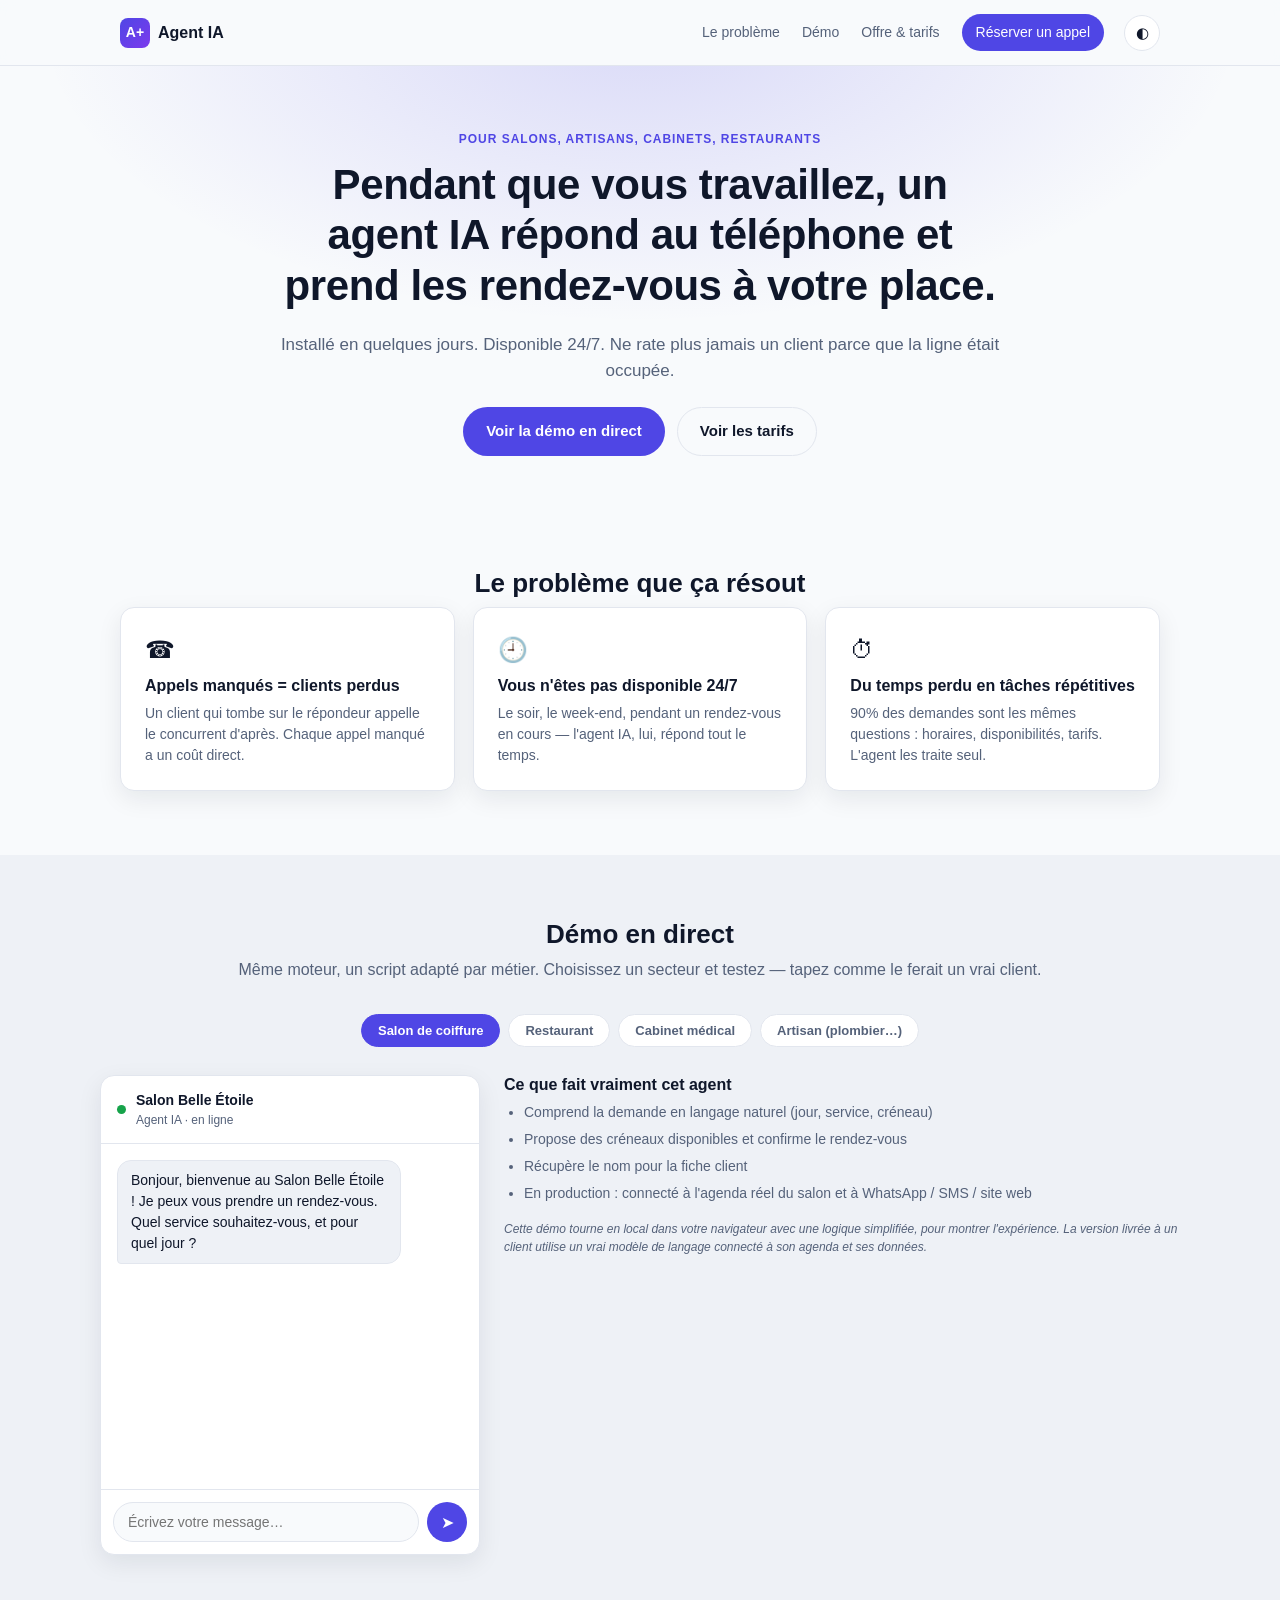
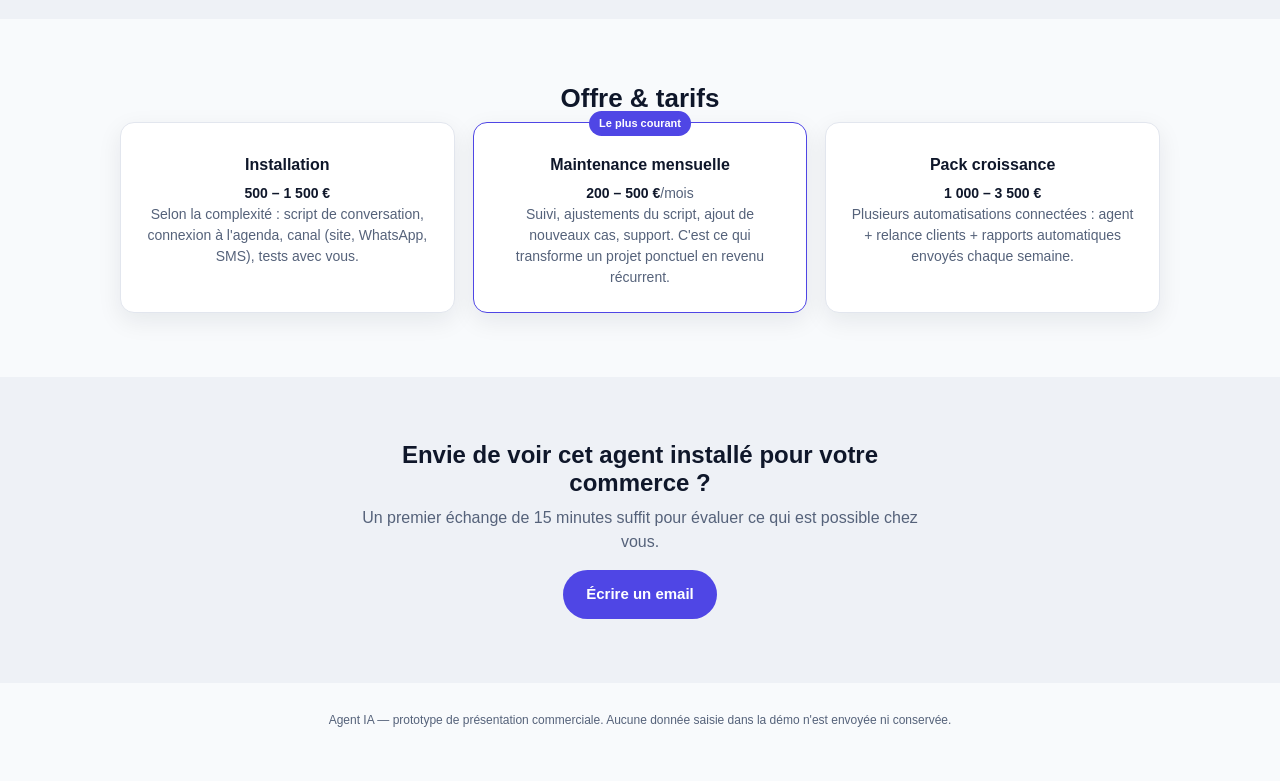
==== index.html @ f1e6748d "Site initial : présentation de l'offre agent IA et démo multi-secteurs Co-Authored-By: Claude Sonnet" ====
<!DOCTYPE html>
<html lang="fr">
<head>
<meta charset="UTF-8">
<meta name="viewport" content="width=device-width, initial-scale=1, viewport-fit=cover">
<title>Agent IA — Prise de RDV automatique pour commerces locaux</title>
<meta name="description" content="Un agent IA qui répond à vos clients 24/7, prend les rendez-vous et qualifie les demandes à votre place. Installation en quelques jours.">
<meta name="theme-color" content="#0f172a">
<link rel="icon" href="data:,">
<link rel="stylesheet" href="css/styles.css">
</head>
<body>

<header class="topbar">
  <div class="topbar-inner">
    <a href="#" class="brand">
      <span class="brand-mark">A+</span>
      <span class="brand-name">Agent&nbsp;IA</span>
    </a>
    <nav class="topnav" aria-label="Navigation principale">
      <a href="#probleme">Le problème</a>
      <a href="#demo">Démo</a>
      <a href="#offre">Offre &amp; tarifs</a>
      <a href="#contact" class="nav-cta">Réserver un appel</a>
    </nav>
    <button class="icon-btn theme-toggle" id="themeToggle" aria-label="Changer de thème">◐</button>
  </div>
</header>

<main>

  <section class="hero">
    <div class="hero-inner">
      <p class="eyebrow">Pour salons, artisans, cabinets, restaurants</p>
      <h1>Pendant que vous travaillez, un agent IA répond au téléphone et prend les rendez-vous à votre place.</h1>
      <p class="lede">Installé en quelques jours. Disponible 24/7. Ne rate plus jamais un client parce que la ligne était occupée.</p>
      <div class="hero-actions">
        <a href="#demo" class="btn btn-primary">Voir la démo en direct</a>
        <a href="#offre" class="btn btn-ghost">Voir les tarifs</a>
      </div>
    </div>
  </section>

  <section class="section" id="probleme">
    <h2>Le problème que ça résout</h2>
    <div class="grid-3">
      <div class="card">
        <span class="card-icon">☎</span>
        <h3>Appels manqués = clients perdus</h3>
        <p>Un client qui tombe sur le répondeur appelle le concurrent d'après. Chaque appel manqué a un coût direct.</p>
      </div>
      <div class="card">
        <span class="card-icon">🕘</span>
        <h3>Vous n'êtes pas disponible 24/7</h3>
        <p>Le soir, le week-end, pendant un rendez-vous en cours — l'agent IA, lui, répond tout le temps.</p>
      </div>
      <div class="card">
        <span class="card-icon">⏱</span>
        <h3>Du temps perdu en tâches répétitives</h3>
        <p>90% des demandes sont les mêmes questions : horaires, disponibilités, tarifs. L'agent les traite seul.</p>
      </div>
    </div>
  </section>

  <section class="section section-alt" id="demo">
    <h2>Démo en direct</h2>
    <p class="section-lede">Même moteur, un script adapté par métier. Choisissez un secteur et testez — tapez comme le ferait un vrai client.</p>

    <div class="niche-tabs" id="nicheTabs" role="tablist" aria-label="Choisir un secteur">
      <button class="niche-tab is-active" data-niche="salon" type="button">Salon de coiffure</button>
      <button class="niche-tab" data-niche="restaurant" type="button">Restaurant</button>
      <button class="niche-tab" data-niche="cabinet" type="button">Cabinet médical</button>
      <button class="niche-tab" data-niche="artisan" type="button">Artisan (plombier…)</button>
    </div>

    <div class="demo-wrap">
      <div class="chat-window" id="chatWindow">
        <div class="chat-header">
          <span class="chat-dot"></span>
          <div>
            <strong id="chatBizName">Salon Belle Étoile</strong>
            <span class="chat-sub">Agent IA · en ligne</span>
          </div>
        </div>
        <div class="chat-body" id="chatBody"></div>
        <form class="chat-input" id="chatForm">
          <input type="text" id="chatInput" placeholder="Écrivez votre message…" autocomplete="off">
          <button type="submit" aria-label="Envoyer">➤</button>
        </form>
      </div>
      <div class="demo-notes">
        <h3>Ce que fait vraiment cet agent</h3>
        <ul id="demoNotesList">
          <li>Comprend la demande en langage naturel (jour, service, créneau)</li>
          <li>Propose des créneaux disponibles et confirme le rendez-vous</li>
          <li>Récupère nom et téléphone pour la fiche client</li>
          <li>En production : connecté à votre agenda réel (Google Calendar, Calendly, logiciel métier) et à WhatsApp / SMS / site web</li>
        </ul>
        <p class="demo-disclaimer">Cette démo tourne en local dans votre navigateur avec une logique simplifiée, pour montrer l'expérience. La version livrée à un client utilise un vrai modèle de langage connecté à son agenda et ses données.</p>
      </div>
    </div>
  </section>

  <section class="section" id="offre">
    <h2>Offre &amp; tarifs</h2>
    <div class="grid-3">
      <div class="card price-card">
        <h3>Installation</h3>
        <p class="price">500 – 1 500 €</p>
        <p>Selon la complexité : script de conversation, connexion à l'agenda, canal (site, WhatsApp, SMS), tests avec vous.</p>
      </div>
      <div class="card price-card featured">
        <span class="badge">Le plus courant</span>
        <h3>Maintenance mensuelle</h3>
        <p class="price">200 – 500 €<span>/mois</span></p>
        <p>Suivi, ajustements du script, ajout de nouveaux cas, support. C'est ce qui transforme un projet ponctuel en revenu récurrent.</p>
      </div>
      <div class="card price-card">
        <h3>Pack croissance</h3>
        <p class="price">1 000 – 3 500 €</p>
        <p>Plusieurs automatisations connectées : agent + relance clients + rapports automatiques envoyés chaque semaine.</p>
      </div>
    </div>
  </section>

  <section class="section section-alt" id="contact">
    <div class="cta-block">
      <h2>Envie de voir cet agent installé pour votre commerce ?</h2>
      <p>Un premier échange de 15 minutes suffit pour évaluer ce qui est possible chez vous.</p>
      <a href="mailto:assale_assale@yahoo.fr?subject=Agent%20IA%20pour%20mon%20commerce" class="btn btn-primary">Écrire un email</a>
    </div>
  </section>

</main>

<footer class="footer">
  <p>Agent IA — prototype de présentation commerciale. Aucune donnée saisie dans la démo n'est envoyée ni conservée.</p>
</footer>

<script src="js/app.js"></script>
</body>
</html>
---- css/styles.css ----
:root {
  --bg: #f8fafc;
  --bg-alt: #eef1f6;
  --surface: #ffffff;
  --text: #0f172a;
  --text-muted: #55627a;
  --border: #e2e6ee;
  --accent: #4f46e5;
  --accent-2: #7c3aed;
  --accent-contrast: #ffffff;
  --success: #16a34a;
  --radius: 14px;
  --shadow: 0 8px 24px rgba(15, 23, 42, 0.08);
  color-scheme: light;
}

:root[data-theme="dark"] {
  --bg: #0b1020;
  --bg-alt: #10162a;
  --surface: #131a30;
  --text: #f1f5f9;
  --text-muted: #97a2bd;
  --border: #232c47;
  --accent: #818cf8;
  --accent-2: #a78bfa;
  --accent-contrast: #0b1020;
  --shadow: 0 8px 28px rgba(0, 0, 0, 0.35);
  color-scheme: dark;
}

@media (prefers-color-scheme: dark) {
  :root:not([data-theme="light"]) {
    --bg: #0b1020;
    --bg-alt: #10162a;
    --surface: #131a30;
    --text: #f1f5f9;
    --text-muted: #97a2bd;
    --border: #232c47;
    --accent: #818cf8;
    --accent-2: #a78bfa;
    --accent-contrast: #0b1020;
    --shadow: 0 8px 28px rgba(0, 0, 0, 0.35);
    color-scheme: dark;
  }
}

* { box-sizing: border-box; }

body {
  margin: 0;
  font-family: -apple-system, "Segoe UI", Roboto, Helvetica, Arial, sans-serif;
  background: var(--bg);
  color: var(--text);
  line-height: 1.5;
}

a { color: inherit; }

h1, h2, h3 { line-height: 1.2; margin: 0 0 0.5em; }
p { margin: 0 0 1em; color: var(--text-muted); }

.topbar {
  position: sticky;
  top: 0;
  z-index: 20;
  background: color-mix(in srgb, var(--bg) 88%, transparent);
  backdrop-filter: blur(8px);
  border-bottom: 1px solid var(--border);
}

.topbar-inner {
  max-width: 1080px;
  margin: 0 auto;
  padding: 14px 20px;
  display: flex;
  align-items: center;
  gap: 20px;
}

.brand {
  display: flex;
  align-items: center;
  gap: 8px;
  font-weight: 700;
  text-decoration: none;
  color: var(--text);
  margin-right: auto;
}

.brand-mark {
  display: inline-grid;
  place-items: center;
  width: 30px;
  height: 30px;
  border-radius: 8px;
  background: linear-gradient(135deg, var(--accent), var(--accent-2));
  color: #fff;
  font-size: 14px;
}

.topnav {
  display: none;
  align-items: center;
  gap: 22px;
  font-size: 14px;
}

.topnav a { text-decoration: none; color: var(--text-muted); }
.topnav a:hover { color: var(--text); }
.nav-cta {
  background: var(--accent);
  color: #fff !important;
  padding: 8px 14px;
  border-radius: 999px;
}

@media (min-width: 760px) {
  .topnav { display: flex; }
}

.icon-btn {
  border: 1px solid var(--border);
  background: var(--surface);
  color: var(--text);
  width: 36px;
  height: 36px;
  border-radius: 999px;
  cursor: pointer;
  font-size: 15px;
}

.hero {
  padding: 64px 20px 48px;
  text-align: center;
  background:
    radial-gradient(600px 300px at 50% -10%, color-mix(in srgb, var(--accent) 18%, transparent), transparent);
}

.hero-inner { max-width: 720px; margin: 0 auto; }

.eyebrow {
  text-transform: uppercase;
  letter-spacing: 0.08em;
  font-size: 12px;
  font-weight: 600;
  color: var(--accent);
  margin-bottom: 12px;
}

.hero h1 {
  font-size: clamp(28px, 4vw, 42px);
  letter-spacing: -0.01em;
}

.lede { font-size: 17px; }

.hero-actions {
  display: flex;
  gap: 12px;
  justify-content: center;
  flex-wrap: wrap;
  margin-top: 24px;
}

.btn {
  display: inline-flex;
  align-items: center;
  gap: 6px;
  padding: 12px 22px;
  border-radius: 999px;
  text-decoration: none;
  font-weight: 600;
  font-size: 15px;
  border: 1px solid transparent;
}

.btn-primary { background: var(--accent); color: #fff; }
.btn-primary:hover { background: var(--accent-2); }
.btn-ghost { border-color: var(--border); color: var(--text); }
.btn-ghost:hover { background: var(--surface); }

.section {
  max-width: 1080px;
  margin: 0 auto;
  padding: 64px 20px;
}

.section-alt { background: var(--bg-alt); max-width: none; }
.section-alt > * { max-width: 1080px; margin-left: auto; margin-right: auto; }
.section-alt .section-lede { max-width: 1080px; }

.section h2 {
  font-size: 26px;
  text-align: center;
  margin-bottom: 8px;
}

.section-lede {
  text-align: center;
  max-width: 560px;
  margin: 0 auto 32px;
}

.grid-3 {
  display: grid;
  gap: 18px;
  grid-template-columns: 1fr;
}

@media (min-width: 760px) {
  .grid-3 { grid-template-columns: repeat(3, 1fr); }
}

.card {
  background: var(--surface);
  border: 1px solid var(--border);
  border-radius: var(--radius);
  padding: 24px;
  box-shadow: var(--shadow);
}

.card-icon { font-size: 24px; }
.card h3 { font-size: 16px; margin-top: 8px; }
.card p { margin-bottom: 0; font-size: 14px; }

.price-card { text-align: center; position: relative; }
.price-card.featured { border-color: var(--accent); }
.badge {
  position: absolute;
  top: -12px;
  left: 50%;
  transform: translateX(-50%);
  background: var(--accent);
  color: #fff;
  font-size: 11px;
  font-weight: 700;
  padding: 4px 10px;
  border-radius: 999px;
  white-space: nowrap;
}
.price {
  font-size: 26px;
  font-weight: 800;
  color: var(--text);
  margin: 8px 0;
}
.price span { font-size: 14px; font-weight: 500; color: var(--text-muted); }

/* Niche selector */
.niche-tabs {
  display: flex;
  gap: 8px;
  flex-wrap: wrap;
  justify-content: center;
  margin-bottom: 28px;
}

.niche-tab {
  border: 1px solid var(--border);
  background: var(--surface);
  color: var(--text-muted);
  padding: 8px 16px;
  border-radius: 999px;
  font-size: 13px;
  font-weight: 600;
  cursor: pointer;
}

.niche-tab:hover { color: var(--text); }

.niche-tab.is-active {
  background: var(--accent);
  border-color: var(--accent);
  color: #fff;
}

/* Demo chat */
.demo-wrap {
  display: grid;
  gap: 24px;
  grid-template-columns: 1fr;
  align-items: start;
}

@media (min-width: 860px) {
  .demo-wrap { grid-template-columns: 380px 1fr; }
}

.chat-window {
  background: var(--surface);
  border: 1px solid var(--border);
  border-radius: var(--radius);
  box-shadow: var(--shadow);
  display: flex;
  flex-direction: column;
  height: 480px;
  overflow: hidden;
}

.chat-header {
  display: flex;
  align-items: center;
  gap: 10px;
  padding: 14px 16px;
  border-bottom: 1px solid var(--border);
  font-size: 14px;
}

.chat-dot {
  width: 9px;
  height: 9px;
  border-radius: 50%;
  background: var(--success);
  flex-shrink: 0;
}

.chat-sub { display: block; font-size: 12px; color: var(--text-muted); }

.chat-body {
  flex: 1;
  overflow-y: auto;
  padding: 16px;
  display: flex;
  flex-direction: column;
  gap: 10px;
}

.msg {
  max-width: 82%;
  padding: 9px 13px;
  border-radius: 14px;
  font-size: 14px;
  white-space: pre-wrap;
}

.msg-bot {
  align-self: flex-start;
  background: var(--bg-alt);
  border: 1px solid var(--border);
  border-bottom-left-radius: 4px;
}

.msg-user {
  align-self: flex-end;
  background: var(--accent);
  color: #fff;
  border-bottom-right-radius: 4px;
}

.msg-typing {
  align-self: flex-start;
  background: var(--bg-alt);
  border: 1px solid var(--border);
  border-bottom-left-radius: 4px;
  padding: 11px 15px;
  display: flex;
  gap: 4px;
}

.msg-typing span {
  width: 6px;
  height: 6px;
  border-radius: 50%;
  background: var(--text-muted);
  animation: blink 1.2s infinite ease-in-out;
}
.msg-typing span:nth-child(2) { animation-delay: 0.15s; }
.msg-typing span:nth-child(3) { animation-delay: 0.3s; }

@keyframes blink {
  0%, 80%, 100% { opacity: 0.25; }
  40% { opacity: 1; }
}

.chat-input {
  display: flex;
  gap: 8px;
  padding: 12px;
  border-top: 1px solid var(--border);
}

.chat-input input {
  flex: 1;
  border: 1px solid var(--border);
  background: var(--bg);
  color: var(--text);
  border-radius: 999px;
  padding: 10px 14px;
  font-size: 14px;
}

.chat-input button {
  width: 40px;
  height: 40px;
  border-radius: 50%;
  border: none;
  background: var(--accent);
  color: #fff;
  font-size: 16px;
  cursor: pointer;
  flex-shrink: 0;
}

.demo-notes h3 { font-size: 16px; }
.demo-notes ul { padding-left: 20px; margin: 0 0 16px; }
.demo-notes li { color: var(--text-muted); font-size: 14px; margin-bottom: 6px; }
.demo-disclaimer { font-size: 12px; font-style: italic; }

.cta-block { text-align: center; max-width: 560px; margin: 0 auto; }
.cta-block h2 { font-size: 24px; }

.footer {
  text-align: center;
  padding: 28px 20px 40px;
  font-size: 12px;
  color: var(--text-muted);
}
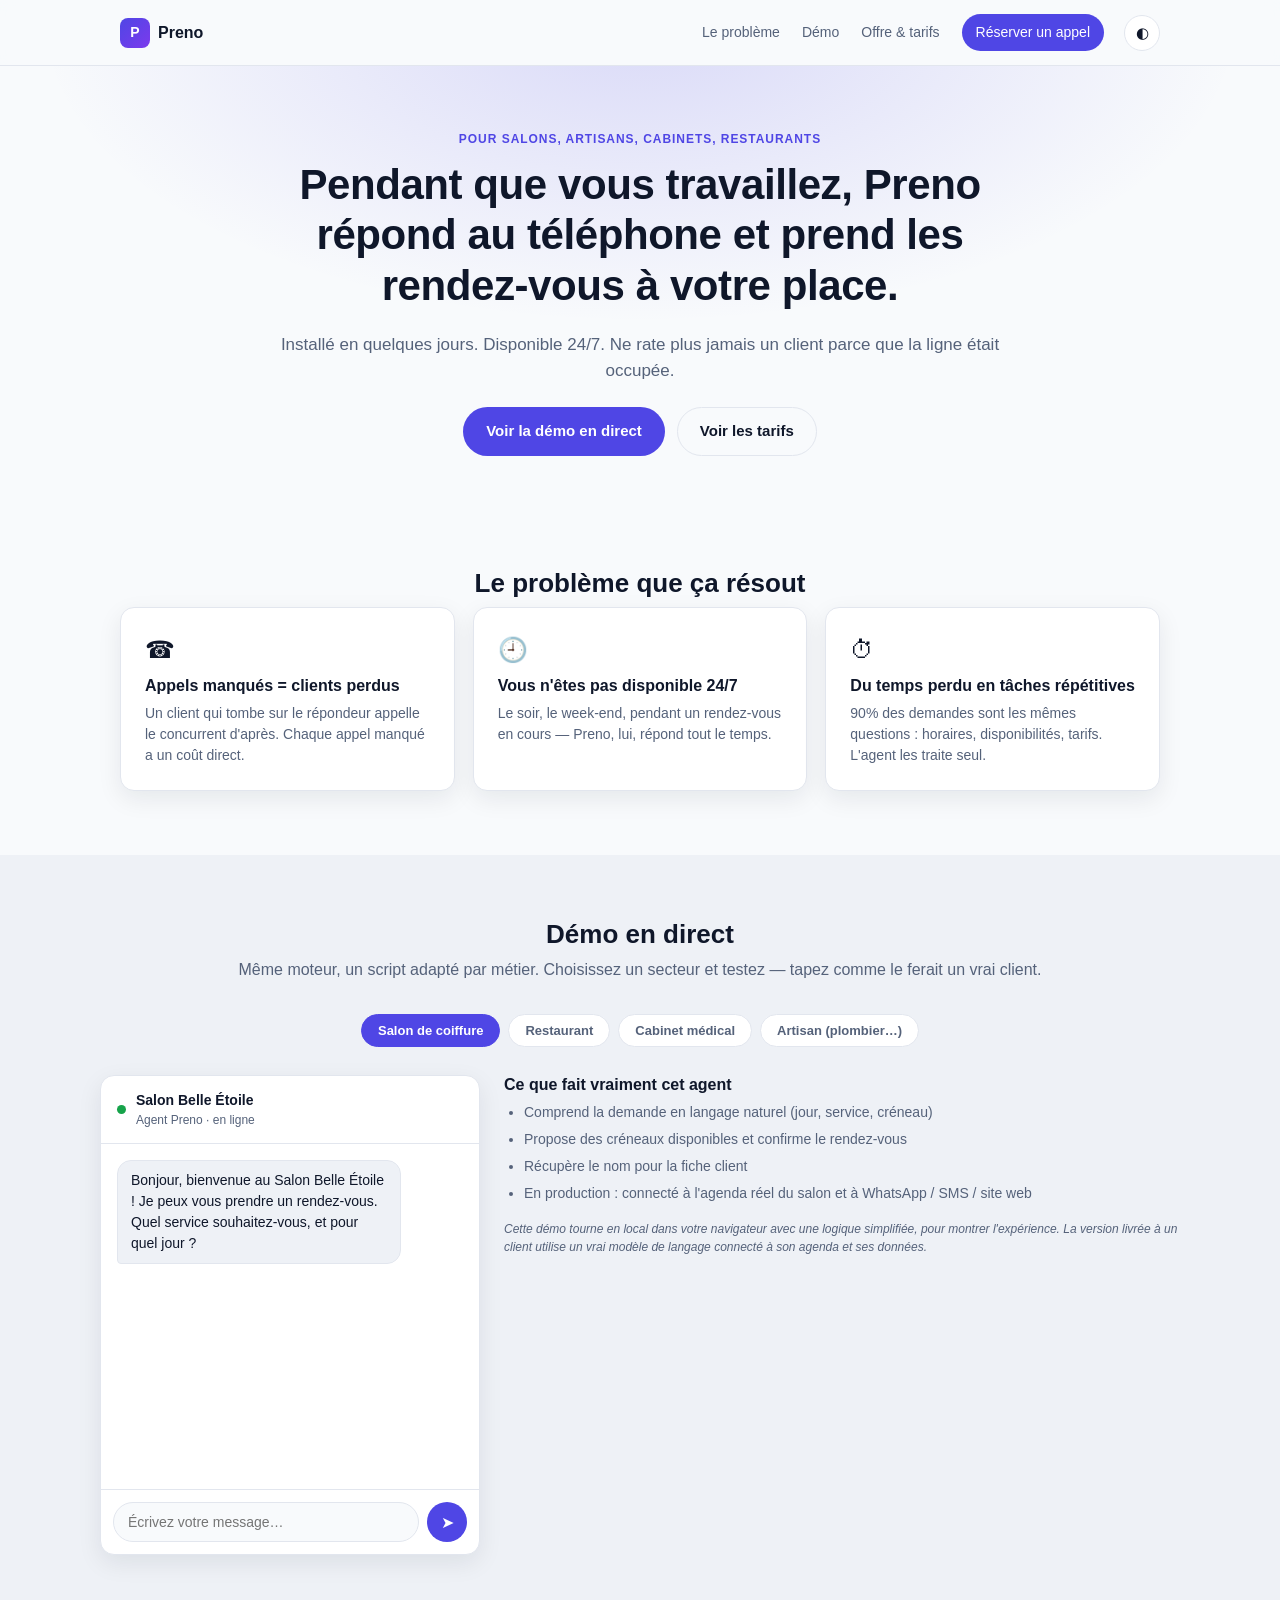
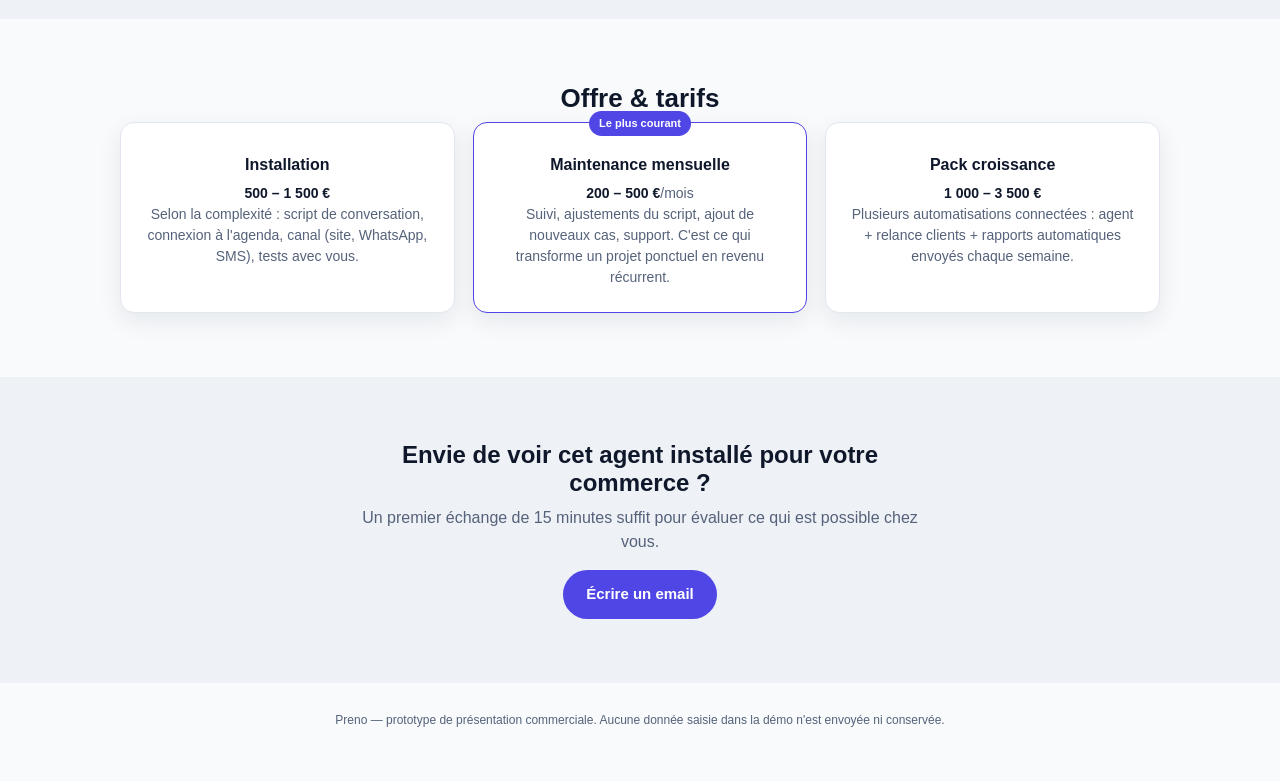
==== commit e52d7c91: "Renomme la marque en Preno, référence le lien preno.netlify.app Co-Authored-By: Claude Sonnet 5 <nor" ====
--- a/index.html
+++ b/index.html
@@ -3,8 +3,8 @@
 <head>
 <meta charset="UTF-8">
 <meta name="viewport" content="width=device-width, initial-scale=1, viewport-fit=cover">
-<title>Agent IA — Prise de RDV automatique pour commerces locaux</title>
-<meta name="description" content="Un agent IA qui répond à vos clients 24/7, prend les rendez-vous et qualifie les demandes à votre place. Installation en quelques jours.">
+<title>Preno — L'agent IA qui prend vos rendez-vous à votre place</title>
+<meta name="description" content="Preno installe un agent IA qui répond à vos clients 24/7, prend les rendez-vous et qualifie les demandes à votre place. Installation en quelques jours.">
 <meta name="theme-color" content="#0f172a">
 <link rel="icon" href="data:,">
 <link rel="stylesheet" href="css/styles.css">
@@ -14,8 +14,8 @@
 <header class="topbar">
   <div class="topbar-inner">
     <a href="#" class="brand">
-      <span class="brand-mark">A+</span>
-      <span class="brand-name">Agent&nbsp;IA</span>
+      <span class="brand-mark">P</span>
+      <span class="brand-name">Preno</span>
     </a>
     <nav class="topnav" aria-label="Navigation principale">
       <a href="#probleme">Le problème</a>
@@ -32,7 +32,7 @@
   <section class="hero">
     <div class="hero-inner">
       <p class="eyebrow">Pour salons, artisans, cabinets, restaurants</p>
-      <h1>Pendant que vous travaillez, un agent IA répond au téléphone et prend les rendez-vous à votre place.</h1>
+      <h1>Pendant que vous travaillez, Preno répond au téléphone et prend les rendez-vous à votre place.</h1>
       <p class="lede">Installé en quelques jours. Disponible 24/7. Ne rate plus jamais un client parce que la ligne était occupée.</p>
       <div class="hero-actions">
         <a href="#demo" class="btn btn-primary">Voir la démo en direct</a>
@@ -52,7 +52,7 @@
       <div class="card">
         <span class="card-icon">🕘</span>
         <h3>Vous n'êtes pas disponible 24/7</h3>
-        <p>Le soir, le week-end, pendant un rendez-vous en cours — l'agent IA, lui, répond tout le temps.</p>
+        <p>Le soir, le week-end, pendant un rendez-vous en cours — Preno, lui, répond tout le temps.</p>
       </div>
       <div class="card">
         <span class="card-icon">⏱</span>
@@ -79,7 +79,7 @@
           <span class="chat-dot"></span>
           <div>
             <strong id="chatBizName">Salon Belle Étoile</strong>
-            <span class="chat-sub">Agent IA · en ligne</span>
+            <span class="chat-sub">Agent Preno · en ligne</span>
           </div>
         </div>
         <div class="chat-body" id="chatBody"></div>
@@ -127,14 +127,14 @@
     <div class="cta-block">
       <h2>Envie de voir cet agent installé pour votre commerce ?</h2>
       <p>Un premier échange de 15 minutes suffit pour évaluer ce qui est possible chez vous.</p>
-      <a href="mailto:assale_assale@yahoo.fr?subject=Agent%20IA%20pour%20mon%20commerce" class="btn btn-primary">Écrire un email</a>
+      <a href="mailto:assale_assale@yahoo.fr?subject=Preno%20pour%20mon%20commerce" class="btn btn-primary">Écrire un email</a>
     </div>
   </section>
 
 </main>
 
 <footer class="footer">
-  <p>Agent IA — prototype de présentation commerciale. Aucune donnée saisie dans la démo n'est envoyée ni conservée.</p>
+  <p>Preno — prototype de présentation commerciale. Aucune donnée saisie dans la démo n'est envoyée ni conservée.</p>
 </footer>
 
 <script src="js/app.js"></script>
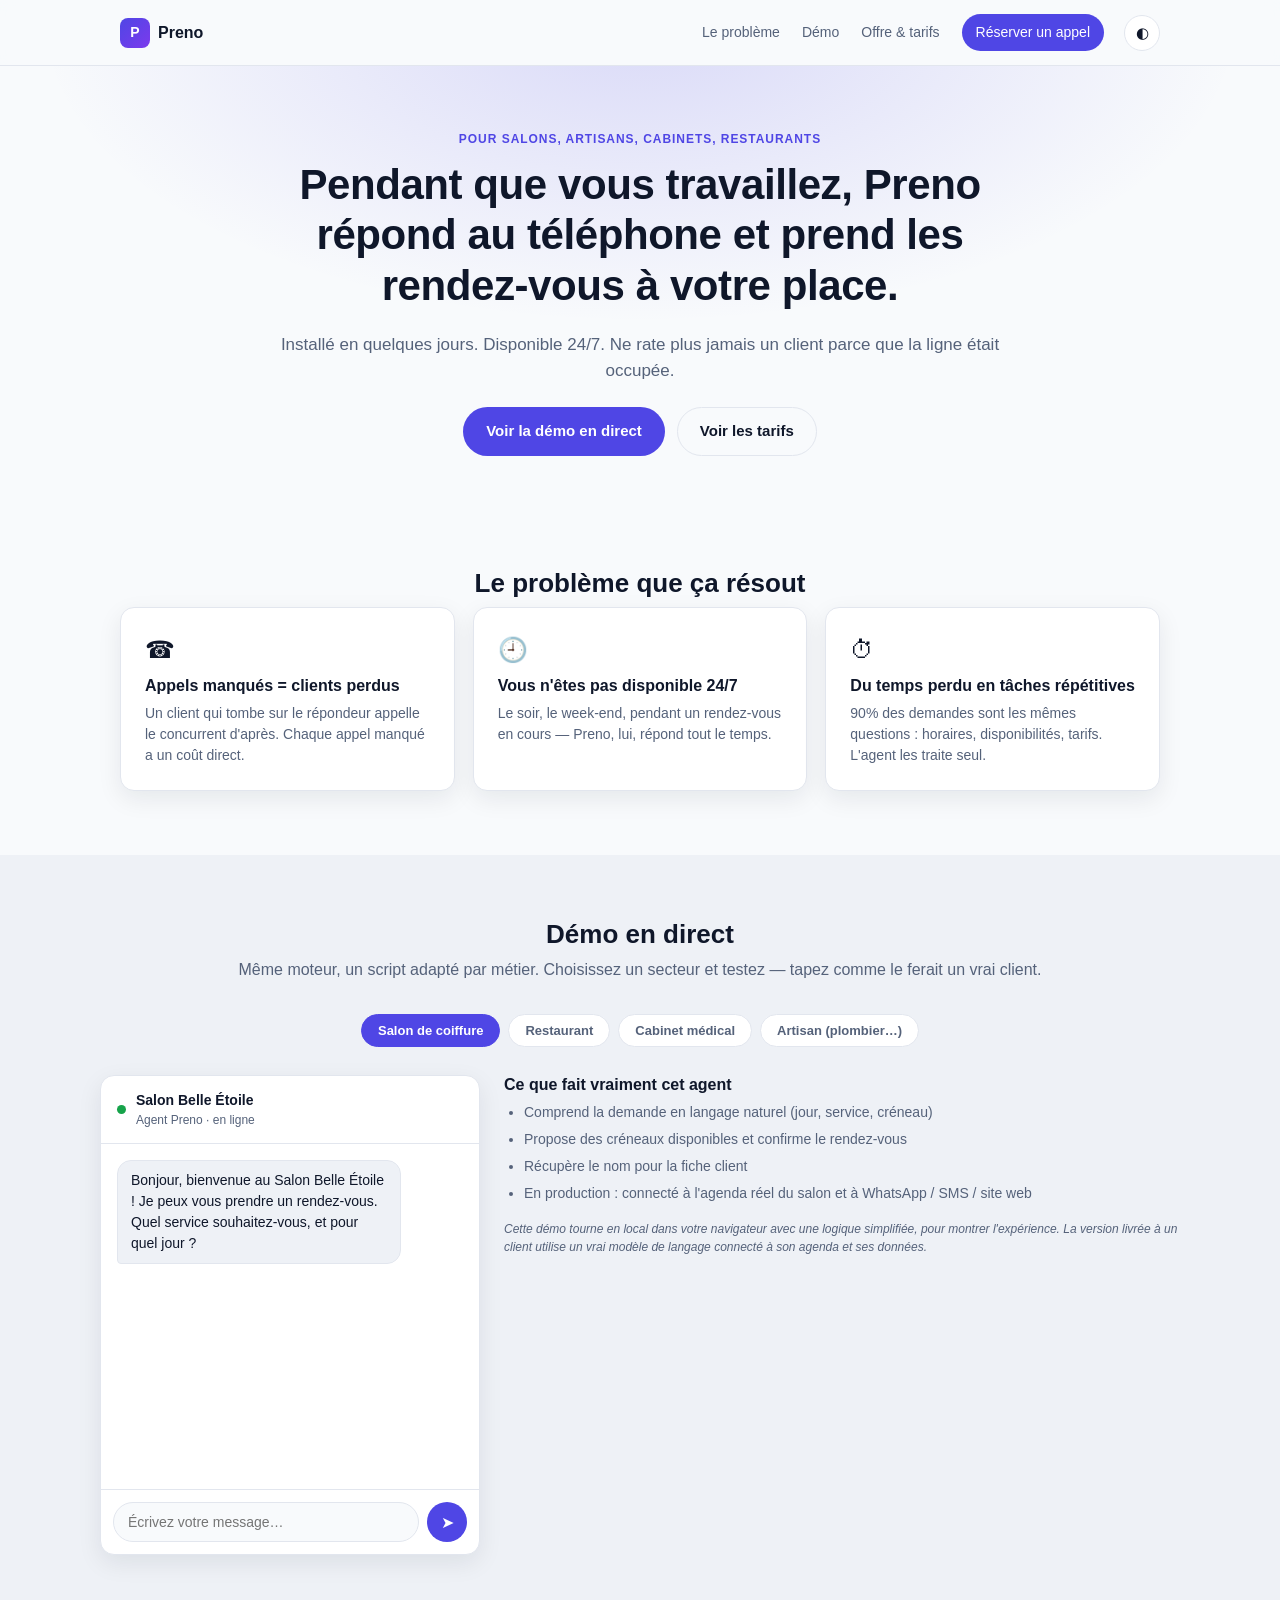
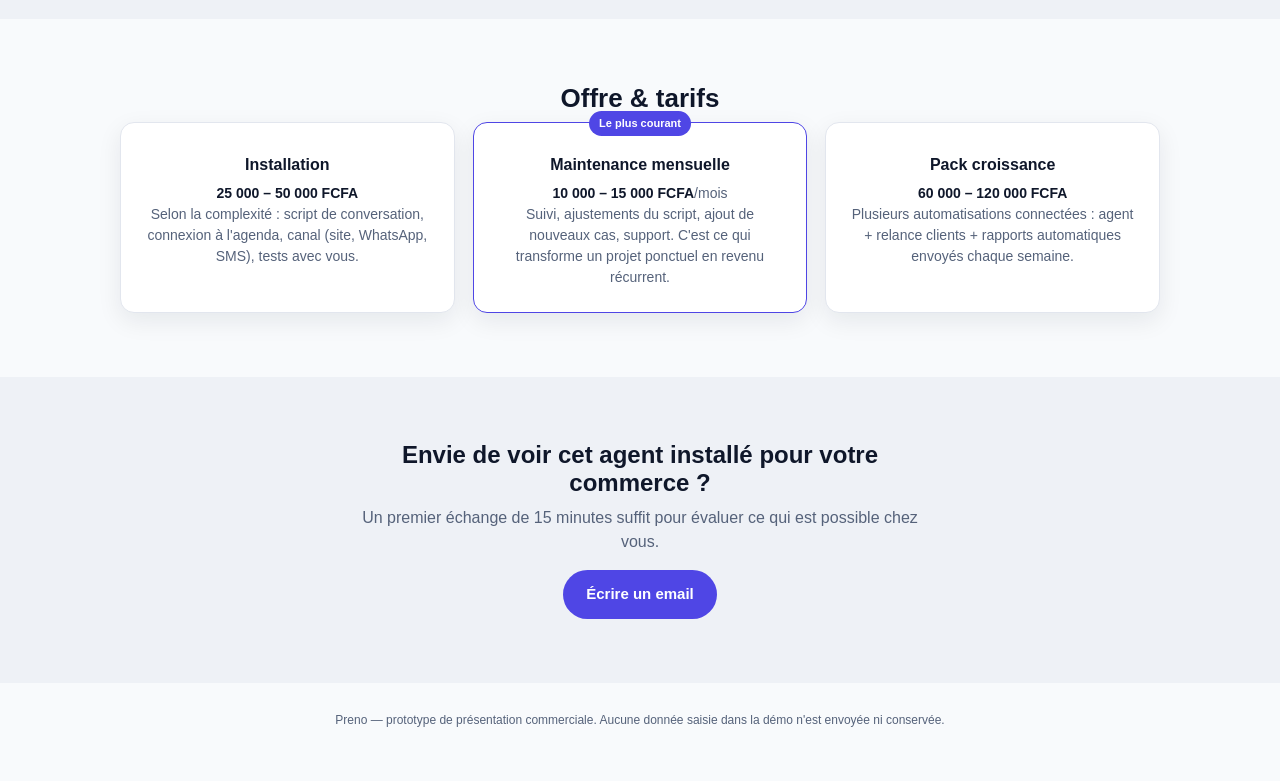
==== commit 22201c8d: "Adapte le marché cible à Bamako : tarifs en FCFA, téléphone, zone GBP Co-Authored-By: Claude Sonnet " ====
--- a/index.html
+++ b/index.html
@@ -106,18 +106,18 @@
     <div class="grid-3">
       <div class="card price-card">
         <h3>Installation</h3>
-        <p class="price">500 – 1 500 €</p>
+        <p class="price">25 000 – 50 000 FCFA</p>
         <p>Selon la complexité : script de conversation, connexion à l'agenda, canal (site, WhatsApp, SMS), tests avec vous.</p>
       </div>
       <div class="card price-card featured">
         <span class="badge">Le plus courant</span>
         <h3>Maintenance mensuelle</h3>
-        <p class="price">200 – 500 €<span>/mois</span></p>
+        <p class="price">10 000 – 15 000 FCFA<span>/mois</span></p>
         <p>Suivi, ajustements du script, ajout de nouveaux cas, support. C'est ce qui transforme un projet ponctuel en revenu récurrent.</p>
       </div>
       <div class="card price-card">
         <h3>Pack croissance</h3>
-        <p class="price">1 000 – 3 500 €</p>
+        <p class="price">60 000 – 120 000 FCFA</p>
         <p>Plusieurs automatisations connectées : agent + relance clients + rapports automatiques envoyés chaque semaine.</p>
       </div>
     </div>
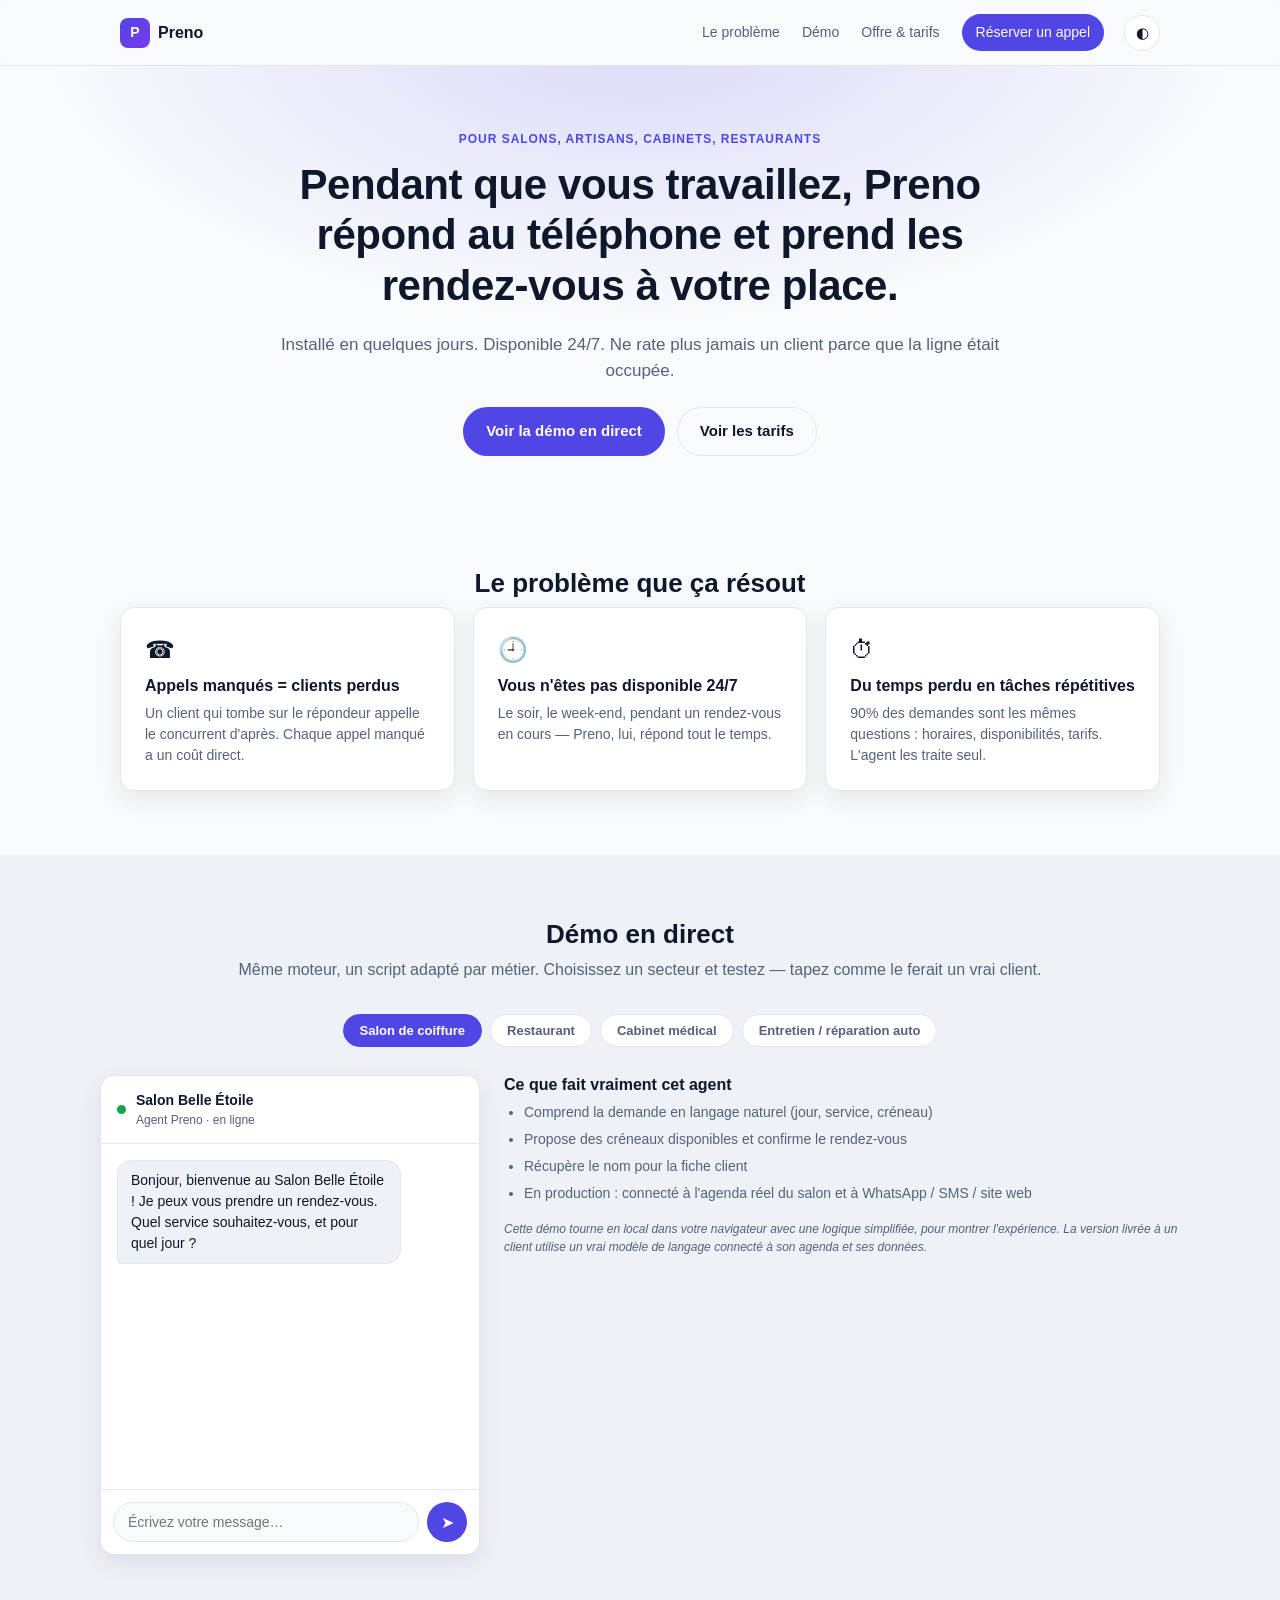
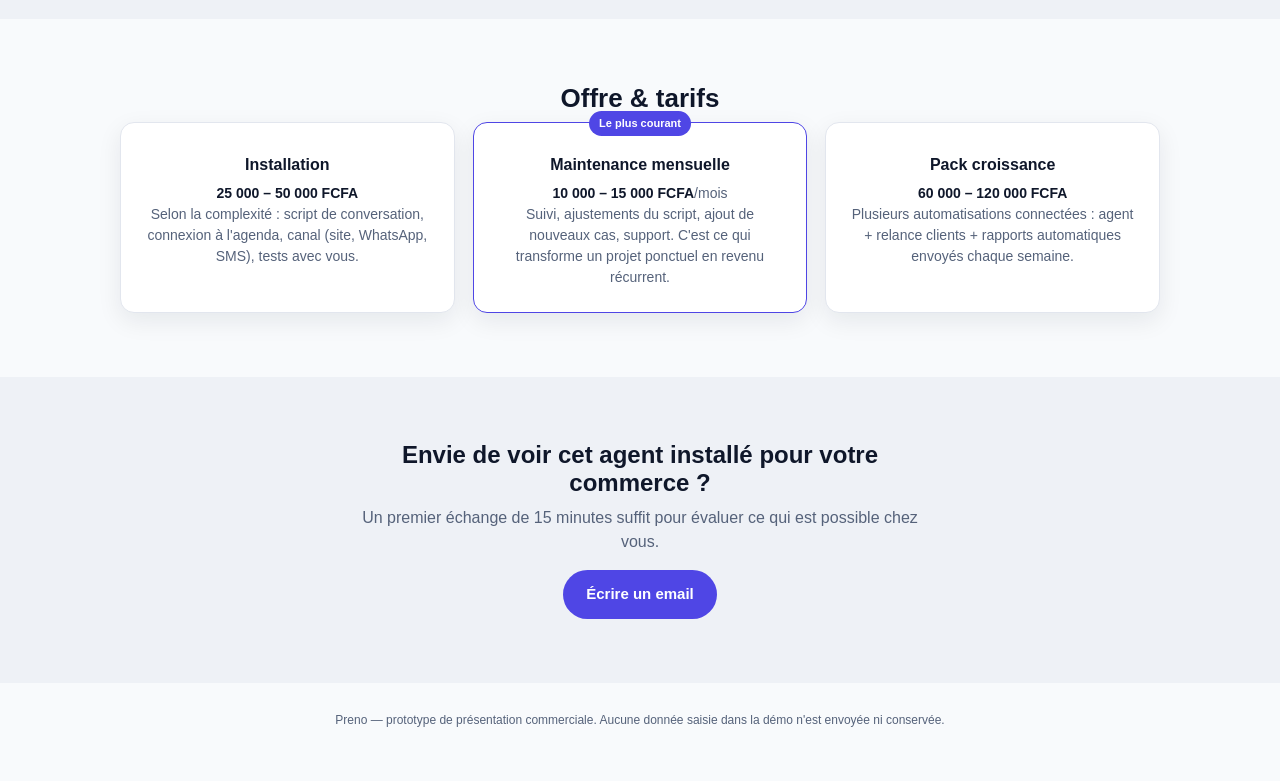
==== commit 4b0a9e35: "Remplace le secteur démo Artisan/plombier par Entretien/réparation auto Co-Authored-By: Claude Sonne" ====
--- a/index.html
+++ b/index.html
@@ -70,7 +70,7 @@
       <button class="niche-tab is-active" data-niche="salon" type="button">Salon de coiffure</button>
       <button class="niche-tab" data-niche="restaurant" type="button">Restaurant</button>
       <button class="niche-tab" data-niche="cabinet" type="button">Cabinet médical</button>
-      <button class="niche-tab" data-niche="artisan" type="button">Artisan (plombier…)</button>
+      <button class="niche-tab" data-niche="auto" type="button">Entretien / réparation auto</button>
     </div>
 
     <div class="demo-wrap">
